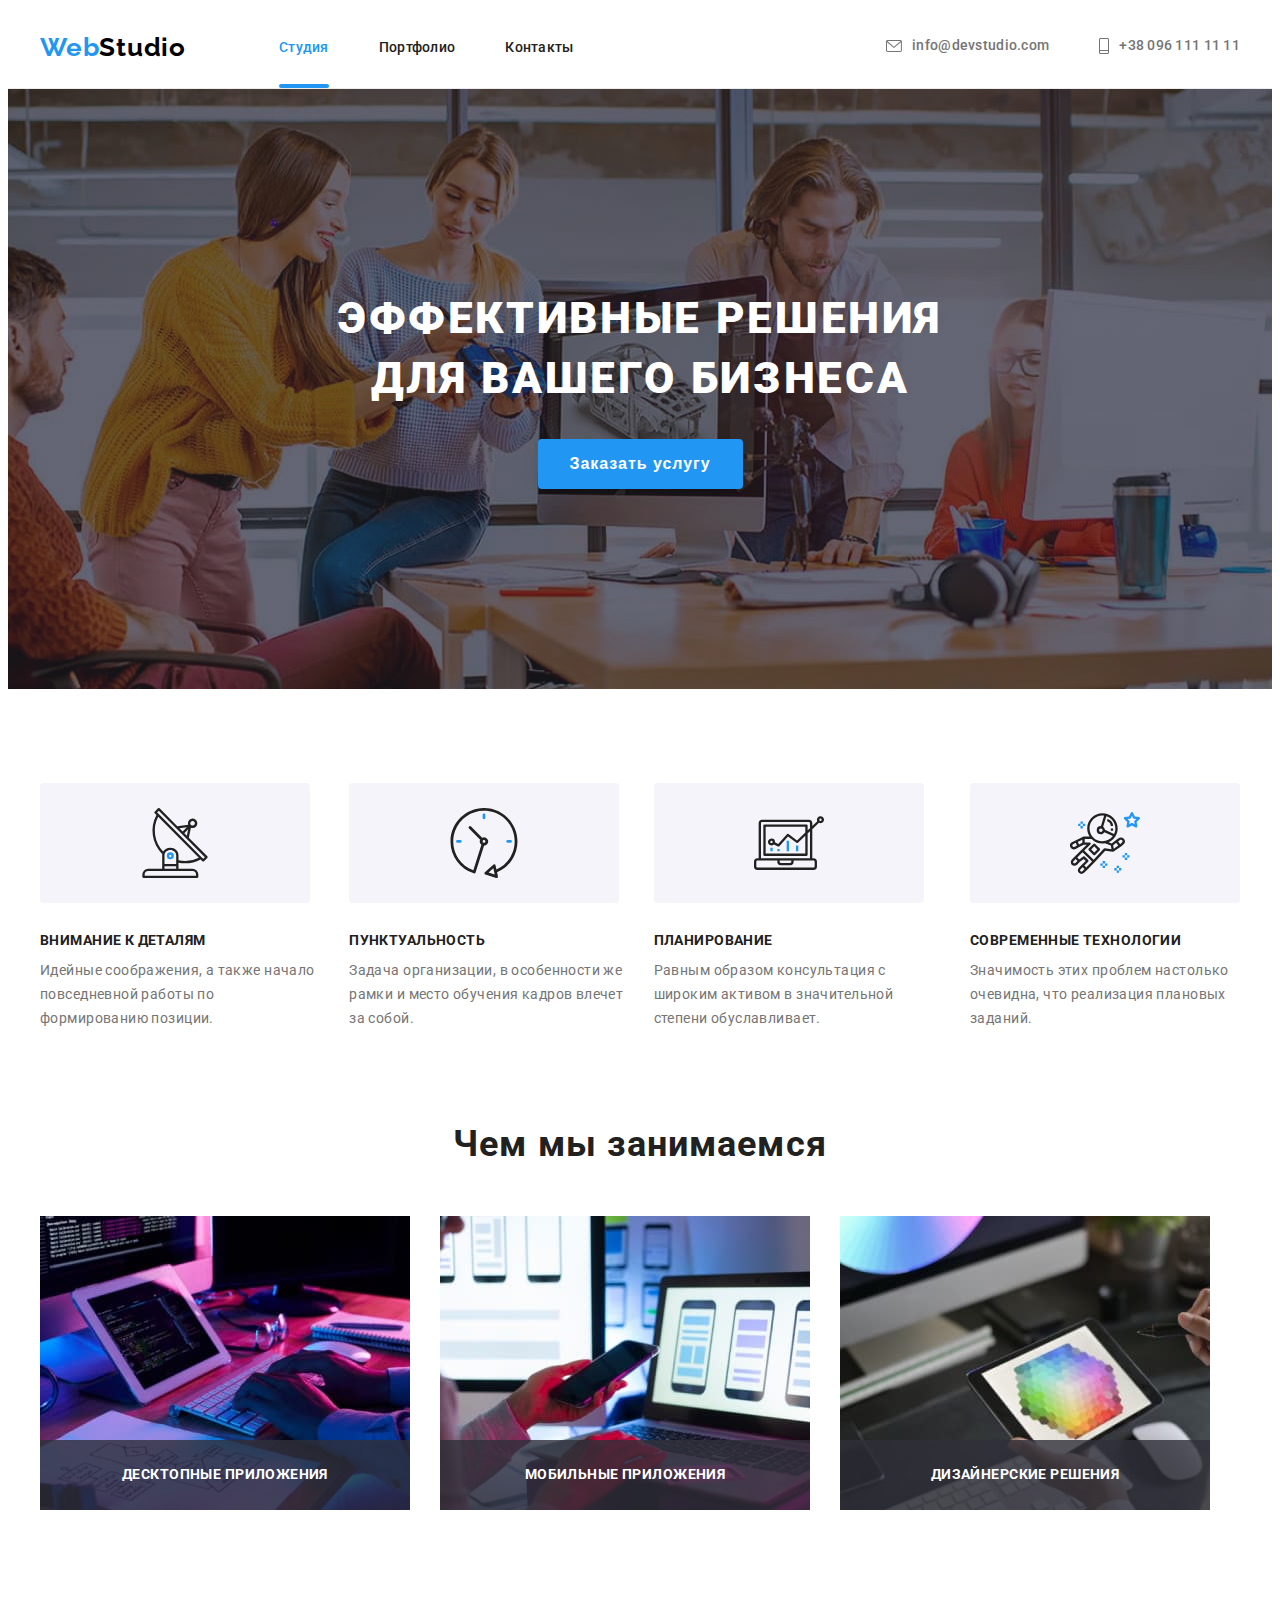
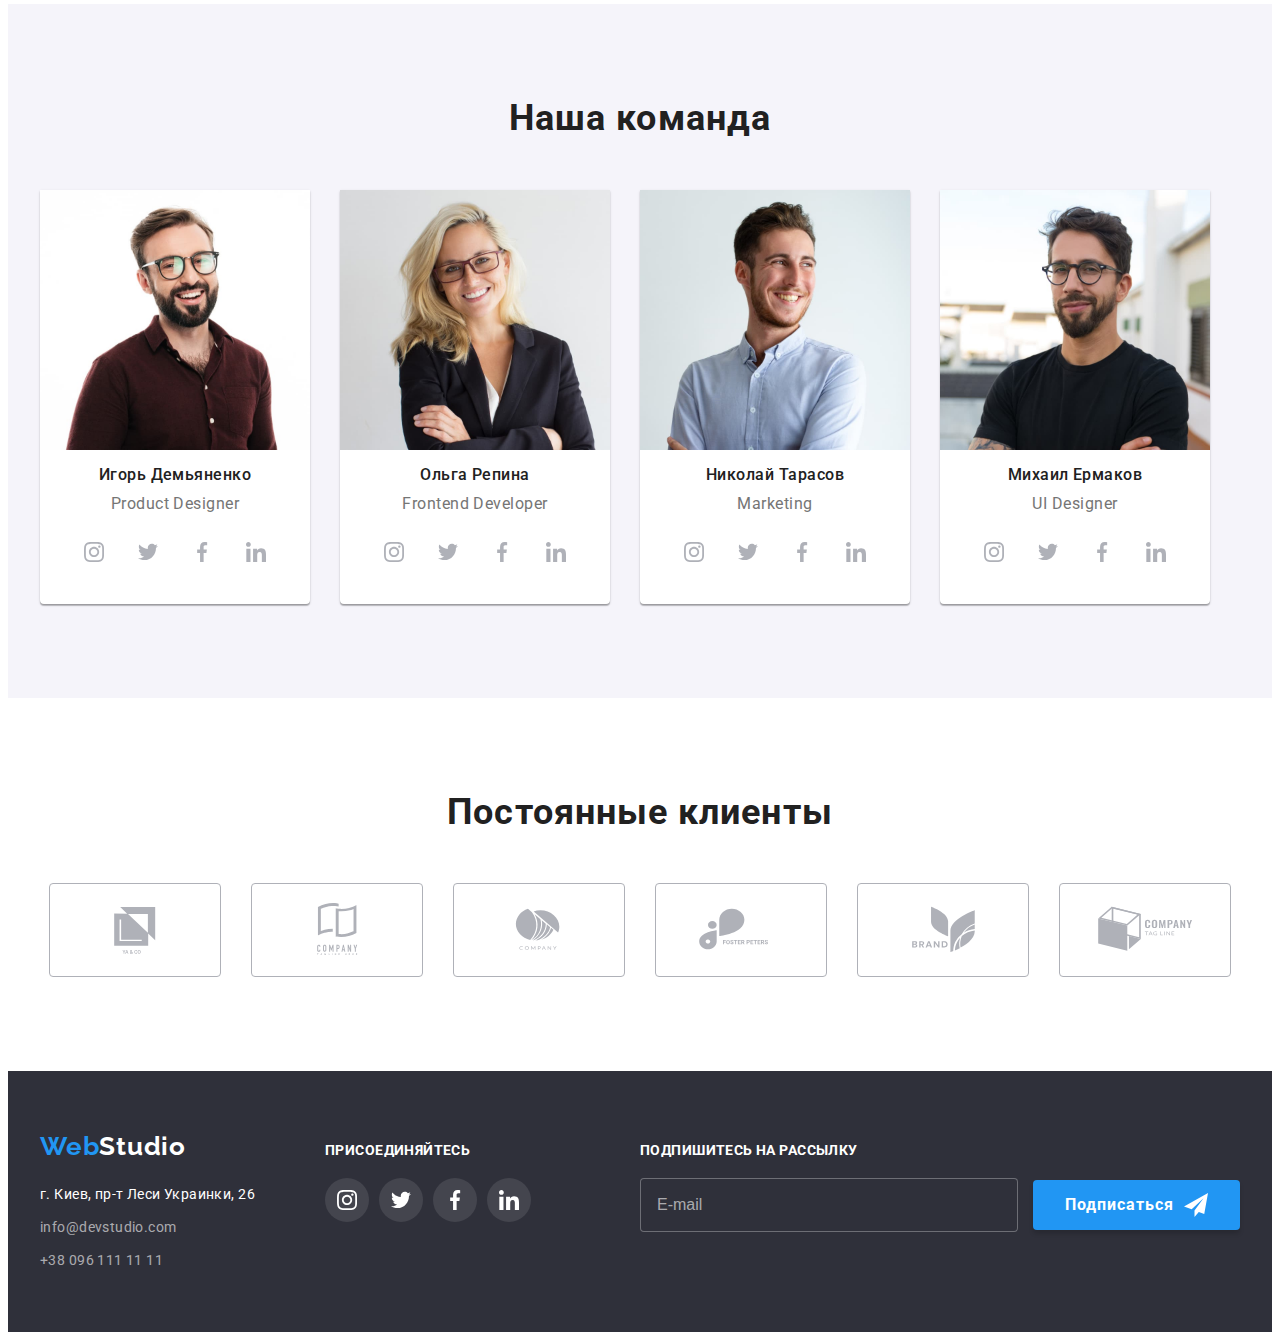
==== index.html @ c604664b "home-work-7" ====
<!DOCTYPE html>
<html lang="ru">
  <head>
    <meta charset="UTF-8" />
    <meta http-equiv="X-UA-Compatible" content="IE=edge" />
    <meta name="viewport" content="width=device-width, initial-scale=1.0" />
    <link rel="preconnect" href="https://fonts.googleapis.com" />
    <link rel="preconnect" href="https://fonts.gstatic.com" crossorigin />
    <link
      href="https://fonts.googleapis.com/css2?family=Raleway:wght@700&family=Roboto:wght@400;500;700;900&display=swap"
      rel="stylesheet"
    />
    <link
      rel="stylesheet"
      href="https://cdnjs.cloudflare.com/ajax/libs/modern-normalize/1.1.0/modern-normalize.min.css"
      integrity="sha512-wpPYUAdjBVSE4KJnH1VR1HeZfpl1ub8YT/NKx4PuQ5NmX2tKuGu6U/JRp5y+Y8XG2tV+wKQpNHVUX03MfMFn9Q=="
      crossorigin="anonymous"
      referrerpolicy="no-referrer"
    />
    <link rel="stylesheet" href="./css/main.min.css" />
    <title>Web Studio</title>
  </head>
  <body>
    <!--HEADER-->
    <header class="header">
      <div class="container">
        <nav class="header-nav">
          <a href="./index.html" class="logo"><span class="current">Web</span>Studio</a>
          <ul class="menu-list">
            <li class="menu-list__item"><a href="./index.html" class="current">Студия</a></li>
            <li class="menu-list__item"><a href="./portfolio.html" >Портфолио</a></li>
            <li class="menu-list__item"><a href="#">Контакты</a></li>
          </ul>
        </nav>
        <ul class="contact">
          <li class="contact__list">
            <a class="contact__mail" href="mailto:info@devstudio.com">
              <svg class="contact__icon-mail">
                <use href="./images/symbol-defs.svg#icon-mail"></use></svg
              >info@devstudio.com</a
            >
          </li>
          <li class="contact__list">
            <a class="contact__tel" href="tel:+380961111111">
              <svg class="contact__icon-tel">
                <use href="./images/symbol-defs.svg#icon-tel"></use></svg
              >+38 096 111 11 11</a
            >
          </li>
        </ul>
      </div>
    </header>
    <main>
      <!--HERO-->
      <section class="hero">
        <div class="container">
          <h1 class="hero-text">ЭФФЕКТИВНЫЕ РЕШЕНИЯ <br />ДЛЯ ВАШЕГО БИЗНЕСА</h1>
          <button type="button" class="hero-button" data-modal-open>Заказать услугу</button>
        </div>
      </section>
      <!--ПРЕИМУЩЕСТВА-->
      <section class="advantage">
        <div class="container">
          <h2 class="visually-hidden">Наши преимущества</h2>
          <ul class="advantage-list">
            <li class="advantage-list__item icon-antenna">
              <h3 class="advantage-list__title">Внимание к деталям</h3>
              <p class="advantage-list__text">
                Идейные соображения, а также начало повседневной работы по формированию позиции.
              </p>
            </li>
            <li class="advantage-list__item icon-clock">
              <h3 class="advantage-list__title">Пунктуальность</h3>
              <p class="advantage-list__text">
                Задача организации, в особенности же рамки и место обучения кадров влечет за собой.
              </p>
            </li>
            <li class="advantage-list__item icon-diagram">
              <h3 class="advantage-list__title">Планирование</h3>
              <p class="advantage-list__text">
                Равным образом консультация с широким активом в значительной степени обуславливает.
              </p>
            </li>
            <li class="advantage-list__item icon-astronaut">
              <h3 class="advantage-list__title">Современные технологии</h3>
              <p class="advantage-list__text">
                Значимость этих проблем настолько очевидна, что реализация плановых заданий.
              </p>
            </li>
          </ul>
        </div>
      </section>
      <!--ЧЕМ МЫ ЗАНИМАЕМСЯ-->
      <section class="doing">
        <div class="container">
          <h2 class="doing-title">Чем мы занимаемся</h2>
          <ul class="doing-list">
            <li class="doing-list__item">
              <div class="doing-list__wrap">
                <img src="./images/comp-1.jpg" alt="работа за ноутбуком" />
                <p class="doing-list__text">Десктопные приложения</p>
              </div>
            </li>
            <li class="doing-list__item">
              <div class="doing-list__wrap">
                <img src="./images/comp-2.jpg" alt="работа за ноутбуком" />
                <p class="doing-list__text">Мобильные приложения</p>
              </div>
            </li>
            <li class="doing-list__item">
              <div class="doing-list__wrap">
                <img src="./images/comp-3.jpg" alt="работа за ноутбуком" />
                <p class="doing-list__text">Дизайнерские решения</p>
              </div>
            </li>
          </ul>
        </div>
      </section>
      <!--НАША КОМАНДА-->
      <section class="team">
        <div class="container">
          <h2 class="team-title">Наша команда</h2>
          <ul class="card-set">
            <li class="card-item list">
              <img src="./images/igor.jpg" alt="сотрудник Игорь" width="270" height="260" />
              <div class="team-names">
                <h3 class="team-worker">Игорь Демьяненко</h3>
                <p lang="en" class="team-text">Product Designer</p>
                <ul class="team-soc-list list">
                  <li class="team-soc-item">
                    <a href="" class="master-soc-link">
                      <svg class="master-soc-icon" width="20" height="20">
                        <use href="./images/symbol-defs.svg#icon-instagram"></use>
                      </svg>
                    </a>
                  </li>
                  <li class="team-soc-item">
                    <a href="" class="master-soc-link">
                      <svg class="master-soc-icon" width="20" height="20">
                        <use href="./images/symbol-defs.svg#icon-twitter"></use>
                      </svg>
                    </a>
                  </li>
                  <li class="team-soc-item">
                    <a href="" class="master-soc-link">
                      <svg class="master-soc-icon" width="20" height="20">
                        <use href="./images/symbol-defs.svg#icon-facebook"></use>
                      </svg>
                    </a>
                  </li>
                  <li class="team-soc-item">
                    <a href="" class="master-soc-link">
                      <svg class="master-soc-icon" width="20" height="20">
                        <use href="./images/symbol-defs.svg#icon-linkedin"></use>
                      </svg>
                    </a>
                  </li>
                </ul>
               </div>
            </li>
            <li class="card-item list">
              <img src="./images/olga.jpg" alt="сотрудник Ольга" width="270" height="260" />
              <div class="team-names">
                <h3 class="team-worker">Ольга Репина</h3>
                <p lang="en" class="team-text">Frontend Developer</p>
                <ul class="team-soc-list list">
                  <li class="team-soc-item">
                    <a href="" class="master-soc-link">
                      <svg class="master-soc-icon" width="20" height="20">
                        <use href="./images/symbol-defs.svg#icon-instagram"></use>
                      </svg>
                    </a>
                  </li>
                  <li class="team-soc-item">
                    <a href="" class="master-soc-link">
                      <svg class="master-soc-icon" width="20" height="20">
                        <use href="./images/symbol-defs.svg#icon-twitter"></use>
                      </svg>
                    </a>
                  </li>
                  <li class="team-soc-item">
                    <a href="" class="master-soc-link">
                      <svg class="master-soc-icon" width="20" height="20">
                        <use href="./images/symbol-defs.svg#icon-facebook"></use>
                      </svg>
                    </a>
                  </li>
                  <li class="team-soc-item">
                    <a href="" class="master-soc-link">
                      <svg class="master-soc-icon" width="20" height="20">
                        <use href="./images/symbol-defs.svg#icon-linkedin"></use>
                      </svg>
                    </a>
                  </li>
                </ul>
              </div>
            </li>
            <li class="card-item list">
              <img src="./images/nikolay.jpg" alt="сотрудник Николай" width="270" height="260" />
              <div class="team-names">
                <h3 class="team-worker">Николай Тарасов</h3>
                <p lang="en" class="team-text">Marketing</p>
                <ul class="team-soc-list list">
                  <li class="team-soc-item">
                    <a href="" class="master-soc-link">
                      <svg class="master-soc-icon" width="20" height="20">
                        <use href="./images/symbol-defs.svg#icon-instagram"></use>
                      </svg>
                    </a>
                  </li>
                  <li class="team-soc-item">
                    <a href="" class="master-soc-link">
                      <svg class="master-soc-icon" width="20" height="20">
                        <use href="./images/symbol-defs.svg#icon-twitter"></use>
                      </svg>
                    </a>
                  </li>
                  <li class="team-soc-item">
                    <a href="" class="master-soc-link">
                      <svg class="master-soc-icon" width="20" height="20">
                        <use href="./images/symbol-defs.svg#icon-facebook"></use>
                      </svg>
                    </a>
                  </li>
                  <li class="team-soc-item">
                    <a href="" class="master-soc-link">
                      <svg class="master-soc-icon" width="20" height="20">
                        <use href="./images/symbol-defs.svg#icon-linkedin"></use>
                      </svg>
                    </a>
                  </li>
                </ul>
              </div>
            </li>
            <li class="card-item list">
              <img src="./images/mihail.jpg" alt="сотрудник Михаил" width="270" height="260" />
              <div class="team-names">
                <h3 class="team-worker">Михаил Ермаков</h3>
                <p lang="en" class="team-text">UI Designer</p>
                <ul class="team-soc-list list">
                  <li class="team-soc-item">
                    <a href="" class="master-soc-link">
                      <svg class="master-soc-icon" width="20" height="20">
                        <use href="./images/symbol-defs.svg#icon-instagram"></use>
                      </svg>
                    </a>
                  </li>
                  <li class="team-soc-item">
                    <a href="" class="master-soc-link">
                      <svg class="master-soc-icon" width="20" height="20">
                        <use href="./images/symbol-defs.svg#icon-twitter"></use>
                      </svg>
                    </a>
                  </li>
                  <li class="team-soc-item">
                    <a href="" class="master-soc-link">
                      <svg class="master-soc-icon" width="20" height="20">
                        <use href="./images/symbol-defs.svg#icon-facebook"></use>
                      </svg>
                    </a>
                  </li>
                  <li class="team-soc-item">
                    <a href="" class="master-soc-link">
                      <svg class="master-soc-icon" width="20" height="20">
                        <use href="./images/symbol-defs.svg#icon-linkedin"></use>
                      </svg>
                    </a>
                  </li>
                </ul>
              </div>
            </li>
          </ul>
        </div>
      </section>
      <!--Постоянные клиенты-->
      <section class="clients">
        <div class="container">
          <h2 class="clients-title">Постоянные клиенты</h2>
          <ul class="clients-list list">
            <li class="clients-item">
              <a href="" class="clients-link">
                <svg class="clients-icon" width="170" height="92">
                  <use href="./images/symbol-defs.svg#icon-Client-1"></use>
                </svg>
              </a>
            </li>
            <li class="clients-item">
              <a href="" class="clients-link">
                <svg class="clients-icon" width="170" height="92">
                  <use href="./images/symbol-defs.svg#icon-Client-2"></use>
                </svg>
              </a>
            </li>
            <li class="clients-item">
              <a href="" class="clients-link">
                <svg class="clients-icon" width="170" height="92">
                  <use href="./images/symbol-defs.svg#icon-Client-3"></use>
                </svg>
              </a>
            </li>
            <li class="clients-item">
              <a href="" class="clients-link">
                <svg class="clients-icon" width="170" height="92">
                  <use href="./images/symbol-defs.svg#icon-Client-4"></use>
                </svg>
              </a>
            </li>
            <li class="clients-item">
              <a href="" class="clients-link">
                <svg class="clients-icon" width="170" height="92">
                  <use href="./images/symbol-defs.svg#icon-Client-5"></use>
                </svg>
              </a>
            </li>
            <li class="clients-item">
              <a href="" class="clients-link">
                <svg class="clients-icon" width="170" height="92">
                  <use href="./images/symbol-defs.svg#icon-Client-6"></use>
                </svg>
              </a>
            </li>
          </ul>
        </div>
      </section>
    </main>
    <!--FOOTER-->
    <footer class="footer">
      <div class="container footer-baseline">
        <div class="adress-block">
          <a href="./index.html" class="adress-block__logo"><span class="current">Web</span>Studio</a>
          <address class="adress-block__contacts">
            <ul class="adress-block__list">
              <li class="adress-block__street">
                <a href="https://goo.gl/maps/Du5BvkdDdFxgs5gp9"
                  >г. Киев, пр-т Леси Украинки, 26</a
                >
              </li>
              <li class="adress-block__mail">
                <a href="mailto:info@devstudio.com">info@devstudio.com</a>
              </li>
              <li>
                <a class="adress-block__tel" href="tel:+380961111111">+38 096 111 11 11</a>
              </li>
            </ul>
          </address>
        </div>
        <div class="join">
          <p class="join__title">присоединяйтесь</p>
          <ul class="join__list">
            <li class="join__item">
              <a href="" class="join__link">
                <svg class="join__icon" width="20" height="20">
                  <use href="./images/symbol-defs.svg#icon-instagram"></use>
                </svg>
              </a>
            </li>
            <li class="join__item">
              <a href="" class="join__link">
                <svg class="join__icon" width="20" height="20">
                  <use href="./images/symbol-defs.svg#icon-twitter"></use>
                </svg>
              </a>
            </li>
            <li class="join__item">
              <a href="" class="join__link">
                <svg class="join__icon" width="20" height="20">
                  <use href="./images/symbol-defs.svg#icon-facebook"></use>
                </svg>
              </a>
            </li>
            <li class="join__item">
              <a href="" class="join__link">
                <svg class="join__icon" width="20" height="20">
                  <use href="./images/symbol-defs.svg#icon-linkedin"></use>
                </svg>
              </a>
            </li>
          </ul>
        </div>
        <form class="subscribe">
          <p class="subscribe__title">Подпишитесь на рассылку</p>
              <input type="email" class="subscribe__email" name="email" placeholder="E-mail"/>
              <button type="submit" class="subscribe__btn">Подписаться
                  <svg class="subscribe__icon" width="24" height="24">
                <use href="./images/symbol-defs.svg#icon-send"></use></svg
              >
              </button>
          </form>
      </div>
    </footer>

    <!-- MODAL -->
    <div class="backdrop is-hidden" data-modal>
      <div class="modal">
        <button type="button" class="modal-close-btn" data-modal-close>
          <svg class="modal-icon" width="11" height="11">
            <use href="./images/symbol-defs.svg#icon-cross"></use>
          </svg>
        </button>

        <!-- MODAL-INPUT -->

        <p class="modal-title">Оставьте свои данные, мы вам перезвоним</p>
        <form class="modal-form">
          <div class="modal-field">
            <label for="name" class="modal-label">Имя</label>
            <div class="modal-input-wrap">
              <input type="text" name="name" id="name" class="modal-input" />
              <svg class="input-icon" width="18" height="18">
                <use href="./images/symbol-defs.svg#icon-person-black"></use>
              </svg>
            </div>
          </div>
          <div class="modal-field">
            <label for="tel" class="modal-label">Телефон</label>
            <div class="modal-input-wrap">
            <input type="tel" name="tel" id="tel" class="modal-input" />
            <svg class="input-icon" width="18" height="18">
                <use href="./images/symbol-defs.svg#icon-phone-black"></use>
            </div>
          </div>
          <div class="modal-field">
          <label for="email" class="modal-label">Почта</label>
          <div class="modal-input-wrap">
          <input type="email" name="email" id="email" class="modal-input" />
          <svg class="input-icon" width="18" height="18">
                <use href="./images/symbol-defs.svg#icon-email-black"></use>
                </div>
          </div>

          <!-- TEXTAREA -->

          <label for="user-text" class="modal-label">Комментарий</label>
          <textarea
            name="comment"
            id="user-text"
            class="textarea"
            placeholder="Введите текст"
          ></textarea>
          <!-- CHECKBOX -->
          <div class="modal-checkbox">
            <input type="checkbox" 
            class="modal-check visually-hidden" 
            id="modal-check" 
            name="policy" 
            value="policy"/>
            <label for="modal-check" class="checkbox-label">
              <span>
                <svg class="check-icon" width="16" height="15">
                <use href="./images/symbol-defs.svg#icon-check"></use>
              </span>
              Соглашаюсь с рассылкой и принимаю &nbsp;
              <a href="#" class="checkbox-link">
                Условия договора
              </a>
              </label
            >
          </div>
            <button type="submit" class="modal-button">Отправить
            </button>
        </form>
      </div>
    </div>
    <script src="./js/modal.js"></script>
  </body>
</html>
---- css/main.min.css ----
:root{--title-text-color: #212121;--primary-text-color: #757575;--logo-text-color: #FFFFFF;--acent-color: #2196F3;--header-logo: #000000;--background-color: #2F303A;--border-card: #EEEEEE;--hero-color: #C4C4C4;--social-media: #AFB1B8;--social-media-button: #ffffff}.visually-hidden{position:absolute;width:1px;height:1px;margin:-1px;border:0;padding:0;white-space:nowrap;clip-path:inset(100%);clip:rect(0 0 0 0);overflow:hidden}body{font-family:"Roboto",sans-serif;font-size:14px;letter-spacing:.03em;color:var(--title-text-color);background-color:var(--logo-text-color)}p,h1,h2,h3,h4,h5,h6{margin:0}ul{padding:0;margin:0;list-style:none}a{text-decoration:none;color:inherit}img{display:block}.hero{background-color:var(--hero-color);text-align:center;padding:200px 0px 200px 0px;max-width:1600px;max-height:600px;margin-left:auto;margin-right:auto;background-image:linear-gradient(to right, rgba(47, 48, 58, 0.4), rgba(47, 48, 58, 0.4)),url("../images/hero.jpg");background-repeat:no-repeat;background-size:cover;background-position:center}.hero-text{margin-top:0;margin-bottom:30px;font-weight:900;font-size:44px;line-height:1.36;letter-spacing:.06em;color:var(--logo-text-color)}.hero-button{display:block;margin:auto;font-weight:700;font-size:16px;line-height:1.88;letter-spacing:.06em;min-width:200px;padding:10px 32px;color:#fff;border:none;border-radius:4px;background-color:var(--acent-color);box-shadow:0px 4px 4px rgba(0,0,0,.15);cursor:pointer;transition-property:background-color;transition-duration:250ms;transition-timing-function:cubic-bezier(0.4, 0, 0.2, 1)}.hero-button:hover,.hero-button:focus{background-color:#188ce8}.advantage{padding-top:94px;padding-bottom:94px}.advantage-list{display:flex}.advantage-list li:not(:last-child){margin-right:30px}.advantage-list__title{margin-top:0;margin-bottom:10px;font-weight:700;font-size:14px;line-height:1.14;letter-spacing:.03em;text-transform:uppercase;color:var(--title-text-color)}.advantage-list__text{margin-top:0;margin-bottom:0;font-weight:400;font-size:14px;line-height:1.71;letter-spacing:.03em;color:var(--primary-text-color)}.advantage-list__item::before{display:block;content:"";width:270px;height:120px;background-position:center;margin-bottom:30px;background-repeat:no-repeat;background-color:#f5f4fa;border-radius:4px}.icon-antenna::before{background-image:url("../images/antenna.svg")}.icon-clock::before{background-image:url("../images/clock.svg")}.icon-diagram::before{background-image:url("../images/diagram.svg")}.icon-astronaut::before{background-image:url("../images/astronaut.svg")}.doing{padding-bottom:94px}.doing-title{margin-top:0px;margin-bottom:50px;font-weight:700;font-size:36px;line-height:1.16;text-align:center;letter-spacing:.03em;color:var(--title-text-color)}.doing-list{display:flex}.doing-list__item:not(:last-child){margin-right:30px}.doing-list__wrap{position:relative;display:flex}.doing-list__text{position:absolute;display:flex;left:0;bottom:0;font-weight:700;width:100%;height:70px;align-items:center;justify-content:center;font-size:14px;line-height:1.14;letter-spacing:.03em;text-transform:uppercase;color:var(--logo-text-color);background:rgba(47,48,58,.8)}.team{background-color:#f5f4fa;padding-top:94px;padding-bottom:94px}.team-title{margin-top:0px;margin-bottom:50px;font-weight:700;font-size:36px;line-height:1.16;text-align:center;letter-spacing:.03em;color:var(--title-text-color)}.team-worker{margin-top:0px;margin-bottom:10px;font-weight:500;font-size:16px;line-height:1.18;letter-spacing:.03em;color:var(--title-text-color)}.team-text{font-weight:400;font-size:16px;margin-bottom:16px;line-height:1.18;letter-spacing:.03em;color:var(--primary-text-color)}.card-set{display:flex;text-align:center}.card-set .card-item:not(:last-child){margin-right:30px}.card-item{background-color:#fff;box-shadow:0px 1px 3px rgba(0,0,0,.12),0px 1px 1px rgba(0,0,0,.14),0px 2px 1px rgba(0,0,0,.2);border-radius:0px 0px 4px 4px}.team-names{padding:16px 32px 30px 32px}.master-soc-link{width:44px;height:44px;background-color:var(--social-media-button);border-radius:50%;display:flex;justify-content:center;align-items:center;transition-property:background-color;transition-duration:250ms;transition-timing-function:cubic-bezier(0.4, 0, 0.2, 1)}.master-soc-link:hover,.master-soc-link:focus{background-color:var(--acent-color)}.master-soc-link:hover .master-soc-icon{fill:var(--social-media-button)}.team-soc-list{display:flex;justify-content:center}.team-soc-item:not(:last-child){margin-right:10px}.master-soc-icon{fill:var(--social-media);transition-property:fill;transition-duration:250ms;transition-timing-function:cubic-bezier(0.4, 0, 0.2, 1)}.clients{padding-top:94px;padding-bottom:94px}.clients-list{display:flex;justify-content:center}.clients-title{margin-top:0px;margin-bottom:50px;font-weight:700;font-size:36px;line-height:1.16;text-align:center;letter-spacing:.03em;color:var(--title-text-color)}.clients-link{width:170px;height:92px;display:flex;border:1px solid var(--social-media);border-radius:4px;transition-property:border-color;transition-duration:250ms;transition-timing-function:cubic-bezier(0.4, 0, 0.2, 1)}.clients-link:hover,.clients-link:focus{border:1px solid var(--acent-color)}.clients-item:not(:last-child){margin-right:30px}.clients-icon{fill:var(--social-media);transition-property:fill;transition-duration:250ms;transition-timing-function:cubic-bezier(0.4, 0, 0.2, 1)}.clients-icon:hover,.clients-icon:focus{fill:var(--acent-color)}.visually-hidden{display:block}.section-portfolio{padding-top:94px;padding-bottom:94px;margin:0 auto}.filter-portfolio{display:flex;justify-content:center;margin-bottom:50px}.filter-portfolio .filter-item:not(:last-child){margin-right:8px}.btn-portfolio{padding:6px 22px;border:none;font-family:inherit;font-weight:500;font-size:16px;line-height:1.62;letter-spacing:.03em;color:var(--title-text-color);background-color:#f5f4fa;cursor:pointer;border-radius:4px;transition-property:background-color;transition-duration:250ms;transition-timing-function:cubic-bezier(0.4, 0, 0.2, 1)}.btn-portfolio:hover,.btn-portfolio:focus{background-color:#2196f3;color:var(--logo-text-color);box-shadow:0px 3px 1px rgba(0,0,0,.1),0px 1px 2px rgba(0,0,0,.08),0px 2px 2px rgba(0,0,0,.12)}.portfolio-set{display:flex;flex-wrap:wrap}.portfolio-card{width:370px;margin-right:30px;margin-bottom:30px;background:var(--logo-text-color);box-sizing:border-box}.portfolio-card:nth-child(3n){margin-right:0}.portfolio-card:nth-last-child(-n+3){margin-bottom:0px}.portfolio-title{margin-bottom:4px;font-weight:700;font-size:18px;line-height:2;letter-spacing:.06em;color:var(--title-text-color)}.portfolio-wrap{position:relative;overflow:hidden}.portfolio-top-text{position:absolute;top:0;padding:63px 24px;font-weight:400;font-size:18px;line-height:1.56;letter-spacing:.03em;color:var(--logo-text-color);background:rgba(33,150,243,.9);transform:translateY(100%);transition:transform 250ms;transition-timing-function:cubic-bezier(0.4, 0, 0.2, 1)}.portfolio-text{margin-bottom:20px;font-weight:400;font-size:16px;line-height:1.88;letter-spacing:.03em;color:var(--primary-text-color)}.portfolio-items{padding:20px 24px 20px 24px;border:1px solid var(--border-card)}.portfolio-link{text-decoration:none}.portfolio-link:hover,.portfolio-link:focus{display:block;box-shadow:0px 1px 1px rgba(0,0,0,.12),0px 4px 4px rgba(0,0,0,.06),1px 4px 6px rgba(0,0,0,.16)}.portfolio-link:hover .portfolio-top-text{transform:translateY(0)}.portfolio-card:hover .portfolio-top-text{transform:translateY(0)}.portfolio-link:focus .portfolio-top-text{transform:translateY(0)}.portfolio-card:focus .portfolio-top-text{transform:translateY(0)}.footer{background-color:var(--background-color);padding-top:60px;padding-bottom:60px;align-items:baseline;display:flex}.adress-block__logo{font-family:"Raleway",sans-serif;font-weight:700;font-size:26px;line-height:1.2;letter-spacing:.03em;color:var(--logo-text-color);display:block;margin-bottom:20px}.adress-block__contacts{font-weight:400;font-style:normal;font-size:14px;line-height:1.71;letter-spacing:.03em;color:var(--logo-text-color)}.adress-block__street{display:block;margin-bottom:9px}.adress-block__mail{font-style:normal;font-weight:400;font-size:14px;line-height:1.71;letter-spacing:.03em;color:rgba(255,255,255,.6);display:block;margin-bottom:9px}.adress-block__tel{font-style:normal;font-weight:400;font-size:14px;line-height:1.71;letter-spacing:.03em;color:rgba(255,255,255,.6);display:block}.footer-baseline{display:flex;align-items:baseline}.adress-block{margin-right:70px}.join__title{font-weight:700;font-size:14px;line-height:16px;letter-spacing:.03em;text-transform:uppercase;color:var(--logo-text-color);margin-bottom:20px}.join__list{display:flex}.join__link{width:44px;height:44px;background-color:rgba(255,255,255,.1);border-radius:50%;display:flex;justify-content:center;align-items:center;transition-property:background-color;transition-duration:250ms;transition-timing-function:cubic-bezier(0.4, 0, 0.2, 1)}.join__link:hover,.join__link:focus{background-color:var(--acent-color)}.join__item:not(:last-child){margin-right:10px}.join__icon{fill:var(--logo-text-color)}.subscribe{margin-left:auto}.subscribe__title{font-weight:700;font-size:14px;line-height:16px;letter-spacing:.03em;text-transform:uppercase;color:var(--logo-text-color);margin-bottom:20px}.subscribe__email{width:358px;height:50px;padding-left:16px;margin-right:12px;border-radius:4px;background-color:var(--background-color);border:1px solid rgba(255,255,255,.3);cursor:pointer;outline:none}.subscribe__email::placeholder,.subscribe__email:focus-visible{font-weight:400;font-size:16px;line-height:1.25;color:rgba(255,255,255,.6)}.subscribe__btn{display:inline-flex;align-items:center;justify-content:center;font-family:inherit;font-weight:700;font-size:16px;line-height:1.88;letter-spacing:.06em;min-width:200px;padding:10px 32px;color:#fff;border:none;border-radius:4px;background-color:var(--acent-color);box-shadow:0px 4px 4px rgba(0,0,0,.15);cursor:pointer;transition-property:background-color;transition-duration:250ms;transition-timing-function:cubic-bezier(0.4, 0, 0.2, 1)}.subscribe__btn:hover,.subscribe__btn:focus{background-color:#188ce8}.subscribe__icon{align-items:center;margin-left:10px;fill:var(--social-media-button)}.header{border-bottom:1px solid #ececec}.header .container{display:flex;align-items:center}.header-nav{display:flex}.logo{display:flex;align-items:center;font-family:"Raleway",sans-serif;font-weight:700;font-size:26px;line-height:1.2;letter-spacing:.03em;color:var(--header-logo)}.menu-list{display:flex;margin-left:93px;font-weight:500;font-size:14px;line-height:1.14;letter-spacing:.02em;list-style:none}.menu-list .menu-list__item:not(:last-child){margin-right:50px}.menu-list a{display:block;padding-top:32px;padding-bottom:32px}.menu-list__item a{position:relative;transition-property:color;transition-duration:250ms;transition-timing-function:cubic-bezier(0.4, 0, 0.2, 1)}.menu-list__item a :hover,.menu-list__item a :focus{color:var(--acent-color)}.current{color:var(--acent-color)}.menu-list__item a.current::after{content:"";display:block;position:absolute;bottom:0;width:100%;height:4px;border-radius:2px;background-color:var(--acent-color)}.contact{display:inline-flex;margin-left:auto}.contact li:not(:last-child){margin-right:50px}.contact__list{list-style:none}.contact__mail{display:inline-flex;align-items:center;font-weight:500;font-size:14px;line-height:1.14;letter-spacing:.02em;color:var(--primary-text-color);fill:currentColor;transition-property:color,fill;transition-duration:250ms;transition-timing-function:cubic-bezier(0.4, 0, 0.2, 1)}.contact__mail:hover,.contact__mail:focus{color:var(--acent-color);fill:var(--acent-color)}.contact__tel{display:inline-flex;align-items:center;font-weight:500;font-size:14px;line-height:1.14;letter-spacing:.02em;color:var(--primary-text-color);fill:currentColor;transition-property:color,fill;transition-duration:250ms;transition-timing-function:cubic-bezier(0.4, 0, 0.2, 1)}.contact__tel:hover,.contact__tel:focus{color:var(--acent-color);fill:var(--acent-color)}.contact__icon-mail{width:16px;height:12px;margin-right:10px}.contact__icon-tel{width:10px;height:16px;margin-right:10px}.container{width:1200px;padding-right:15px;padding-left:15px;margin:0 auto}.backdrop{position:fixed;top:0;width:100%;height:100%;background-color:rgba(0,0,0,.2);transition:opacity 400ms,visibility 300ms}.backdrop.is-hidden .modal{transform:scale(0.5) rotate(50deg)}.modal{position:absolute;left:50%;top:50%;transform:translate(-50%, -50%) scale(1);transition:transform 350ms;min-width:528px;min-height:581px;padding:40px;background:var(--logo-text-color);box-shadow:0px 1px 3px rgba(0,0,0,.12),0px 1px 1px rgba(0,0,0,.14),0px 2px 1px rgba(0,0,0,.2);border-radius:4px}.modal-icon{fill:var(--header-logo);transition-property:fill;transition-timing-function:cubic-bezier(0.4, 0, 0.2, 1);transition-duration:250ms}.modal-icon:hover,.modal-icon:focus{fill:var(--acent-color)}.modal-close-btn{position:absolute;display:flex;justify-content:center;align-items:center;top:8px;right:8px;width:30px;height:30px;border-radius:50%;cursor:pointer;background-color:rgba(0,0,0,0);border:1px solid rgba(0,0,0,.1)}.is-hidden{opacity:0;pointer-events:none;visibility:hidden}.modal-title{font-weight:700;font-size:20px;line-height:23px;text-align:center;letter-spacing:.03em;margin-bottom:12px;color:var(--title-text-color)}.modal-field{margin-bottom:10px}.modal-input{display:flex;align-content:center;width:448px;height:40px;margin-bottom:10px;padding-left:42px;height:40px;border:1px solid rgba(33,33,33,.2);border-radius:4px;cursor:pointer;outline:none;transition-property:border;transition-duration:250ms;transition-timing-function:cubic-bezier(0.4, 0, 0.2, 1)}.modal-input:hover,.modal-input:focus{border-color:var(--acent-color)}.modal-label{font-weight:400;font-size:12px;line-height:14px;letter-spacing:.01em;color:var(--primary-text-color);display:block;margin-bottom:4px}.textarea{display:flex;width:448px;height:120px;padding:12px 16px;margin-bottom:20px;border:1px solid rgba(33,33,33,.2);border-radius:4px;resize:none;outline:none;transition-property:border;transition-duration:250ms;transition-timing-function:cubic-bezier(0.4, 0, 0.2, 1)}.textarea:hover,.textarea:focus{border-color:var(--acent-color)}.textarea::placeholder{font-weight:400;font-size:14px;line-height:1.14;letter-spacing:.01em;color:rgba(117,117,117,.5)}.modal-checkbox{display:flex;justify-content:center;margin-bottom:30px}.modal-check:checked+.checkbox-label span{border:none;background-color:var(--acent-color)}.modal-check:hover+.checkbox-label span,.modal-check:focus+.checkbox-label span{color:var(--acent-color)}.modal-check:checked+.checkbox-label .check-icon{fill:var(--social-media-button)}.checkbox-label{display:flex;align-items:center;font-weight:400;font-size:14px;line-height:1.71;letter-spacing:.03em;color:#757575}.checkbox-link{color:var(--acent-color)}.modal-button{display:block;margin:auto;font-weight:700;font-size:16px;line-height:1.88;letter-spacing:.06em;min-width:200px;padding:10px 32px;color:#fff;border:none;border-radius:4px;background-color:var(--acent-color);box-shadow:0px 4px 4px rgba(0,0,0,.15);cursor:pointer;transition-property:background-color;transition-duration:250ms;transition-timing-function:cubic-bezier(0.4, 0, 0.2, 1)}.modal-button:hover,.modal-button:focus{background-color:#188ce8}.modal-input-wrap{position:relative}.input-icon{position:absolute;fill:var(--title-text-color);left:12px;top:50%;fill:var(--header-logo);transform:translateY(-50%);transition-property:fill;transition-timing-function:cubic-bezier(0.4, 0, 0.2, 1);transition-duration:250ms}.modal-input:hover+.input-icon,.modal-input:focus+.input-icon{fill:var(--acent-color)}.checkbox-label span{display:flex;align-items:center;margin-right:9px;width:16px;height:15px;border:2px solid var(--title-text-color);border-radius:4px}.check-icon{fill:rgba(0,0,0,0)}/*# sourceMappingURL=main.min.css.map */
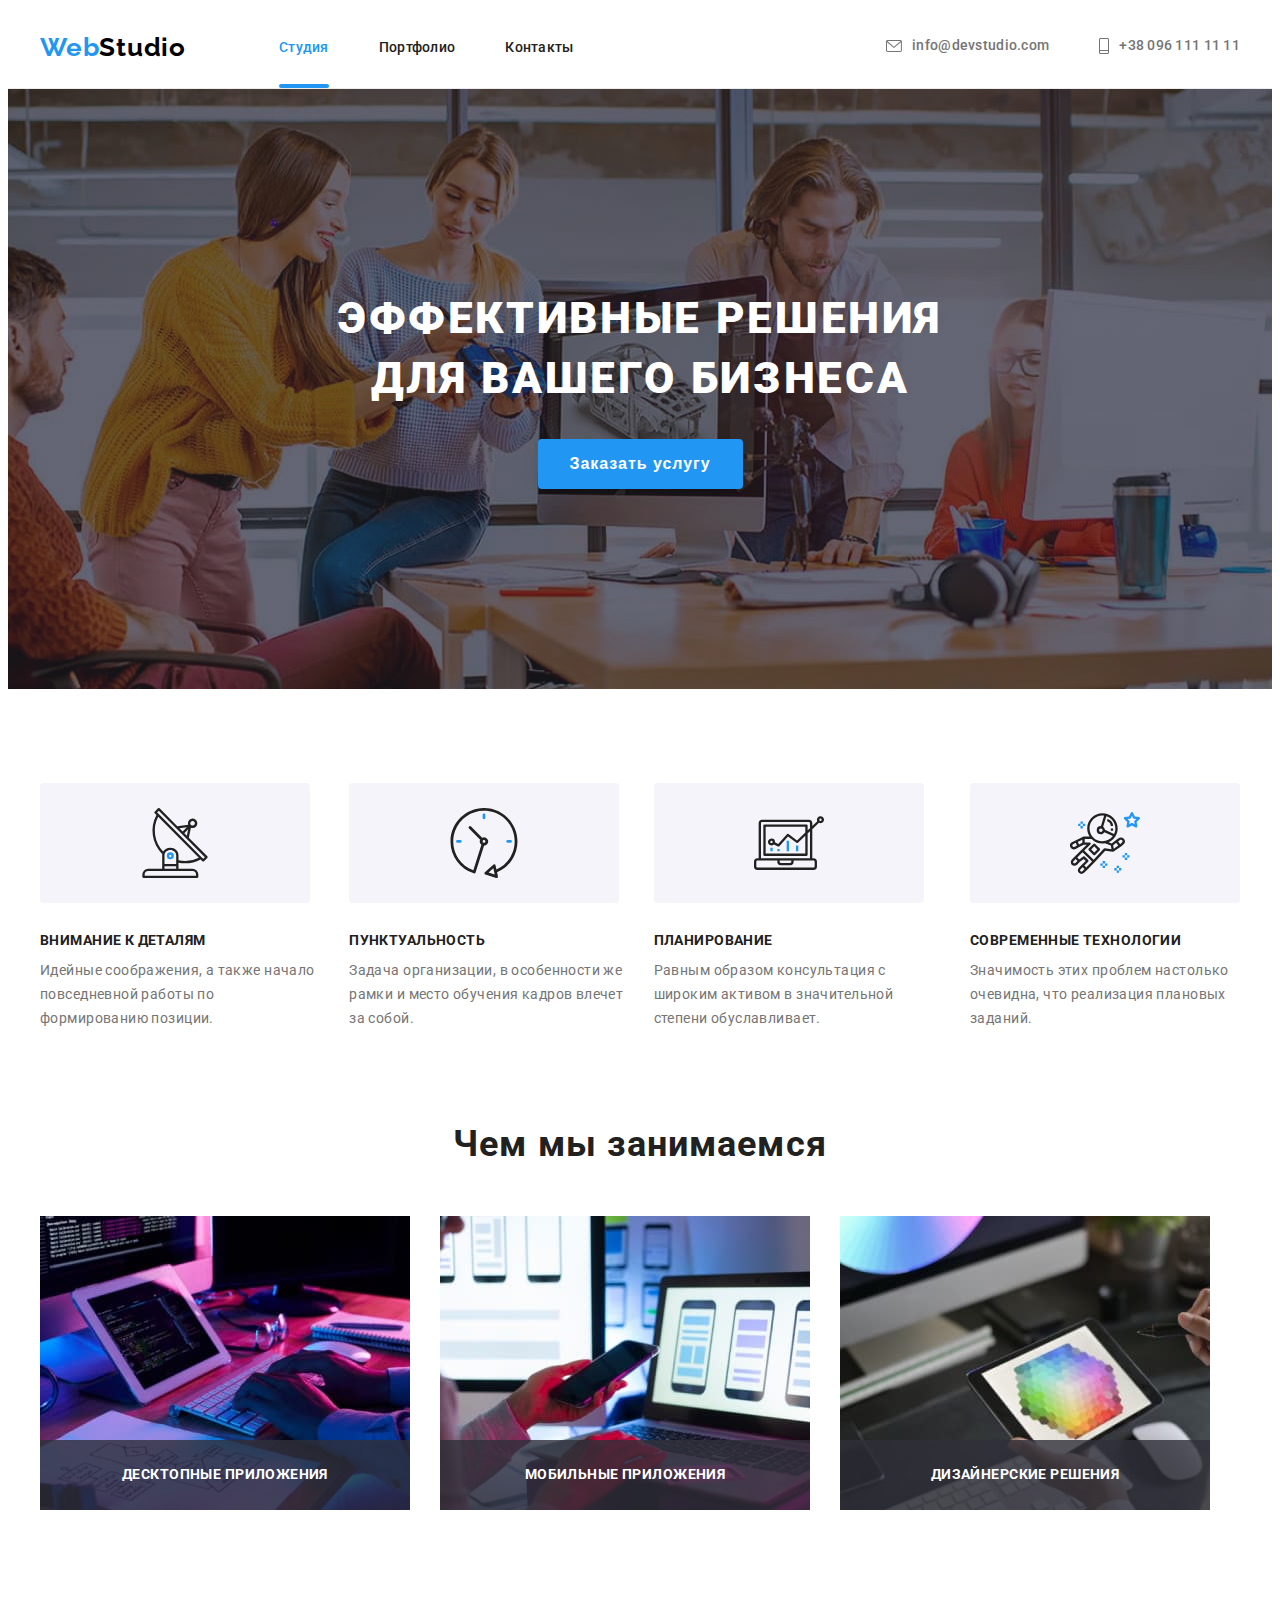
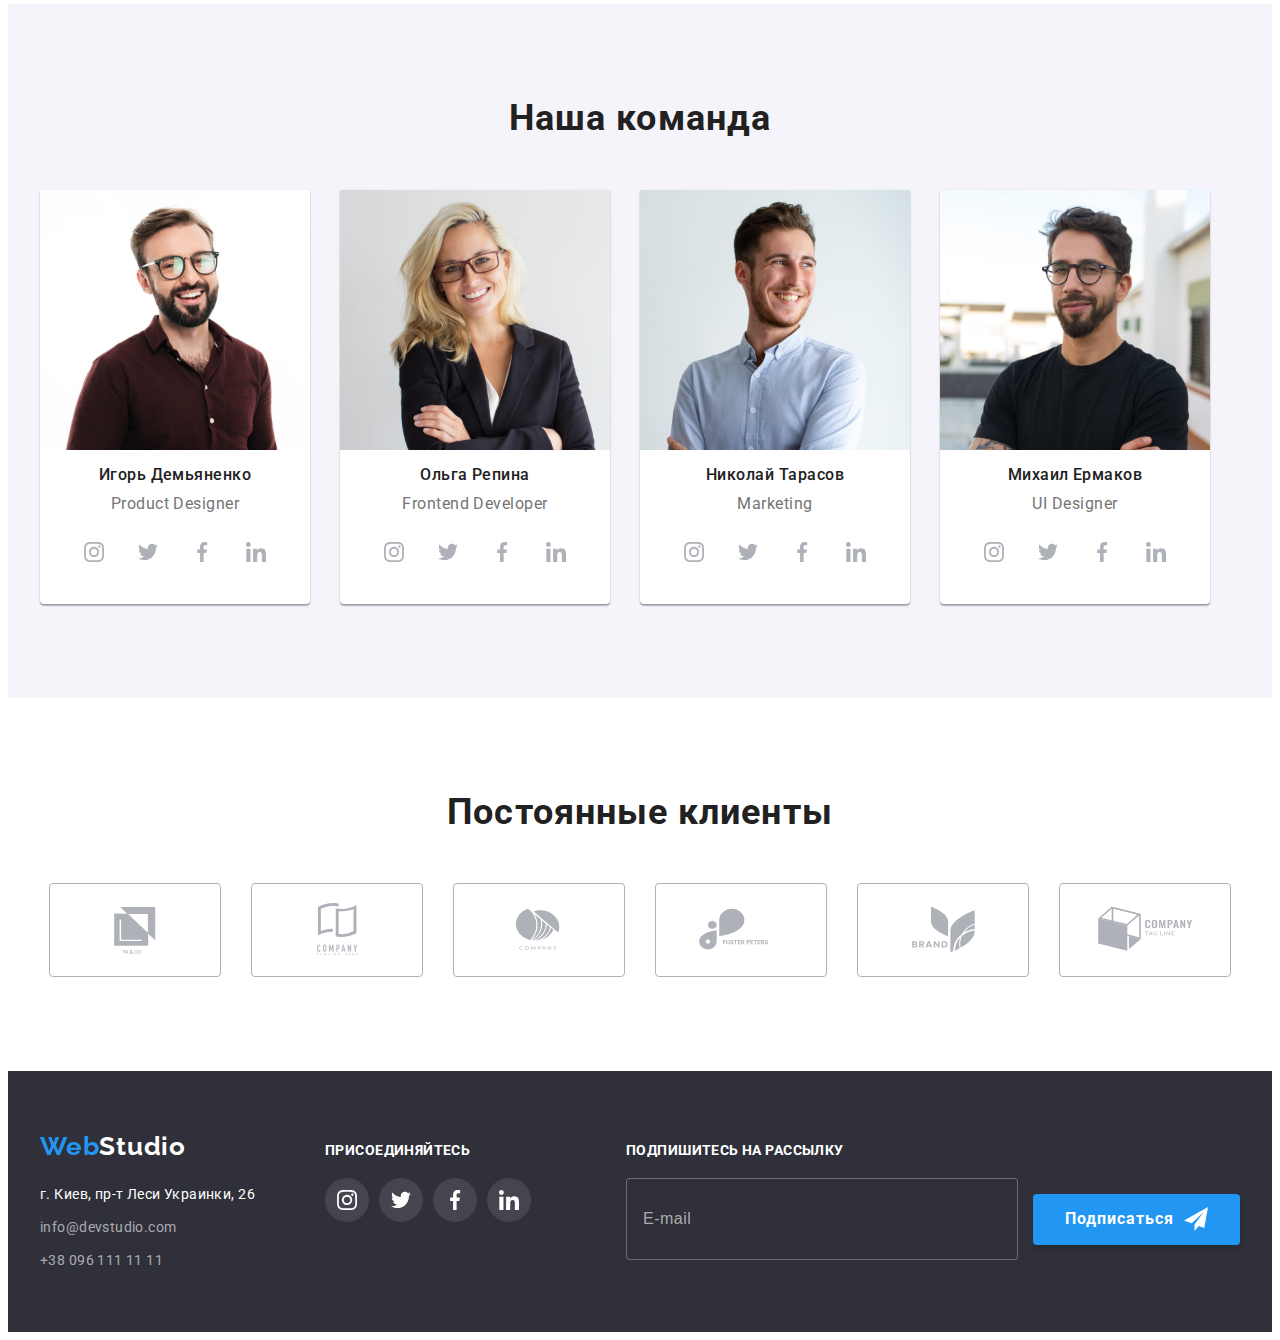
==== commit b3e8a9ee: "7home-work-fixed again" ====
--- a/index.html
+++ b/index.html
@@ -338,8 +338,8 @@
               <li class="adress-block__mail">
                 <a href="mailto:info@devstudio.com">info@devstudio.com</a>
               </li>
-              <li>
-                <a class="adress-block__tel" href="tel:+380961111111">+38 096 111 11 11</a>
+              <li class="adress-block__tel">
+                <a href="tel:+380961111111">+38 096 111 11 11</a>
               </li>
             </ul>
           </address>
@@ -377,19 +377,30 @@
             </li>
           </ul>
         </div>
-        <form class="subscribe">
-          <p class="subscribe__title">Подпишитесь на рассылку</p>
-              <input type="email" class="subscribe__email" name="email" placeholder="E-mail"/>
+        <div class="subscribe">
+          <form>
+            <p class="subscribe__title">
+              Подпишитесь на рассылку
+            </p>
+          <label for="subscribe-form">
+              <input type="email"
+               class="subscribe__email"
+                name="email"
+                id="subscribe-form"
+                placeholder="E-mail"/>
+              </label>
               <button type="submit" class="subscribe__btn">Подписаться
                   <svg class="subscribe__icon" width="24" height="24">
                 <use href="./images/symbol-defs.svg#icon-send"></use></svg
               >
               </button>
-          </form>
+              </form>
+            </div>
       </div>
     </footer>
 
     <!-- MODAL -->
+
     <div class="backdrop is-hidden" data-modal>
       <div class="modal">
         <button type="button" class="modal-close-btn" data-modal-close>
--- a/css/main.min.css
+++ b/css/main.min.css
@@ -1 +1 @@
-:root{--title-text-color: #212121;--primary-text-color: #757575;--logo-text-color: #FFFFFF;--acent-color: #2196F3;--header-logo: #000000;--background-color: #2F303A;--border-card: #EEEEEE;--hero-color: #C4C4C4;--social-media: #AFB1B8;--social-media-button: #ffffff}.visually-hidden{position:absolute;width:1px;height:1px;margin:-1px;border:0;padding:0;white-space:nowrap;clip-path:inset(100%);clip:rect(0 0 0 0);overflow:hidden}body{font-family:"Roboto",sans-serif;font-size:14px;letter-spacing:.03em;color:var(--title-text-color);background-color:var(--logo-text-color)}p,h1,h2,h3,h4,h5,h6{margin:0}ul{padding:0;margin:0;list-style:none}a{text-decoration:none;color:inherit}img{display:block}.hero{background-color:var(--hero-color);text-align:center;padding:200px 0px 200px 0px;max-width:1600px;max-height:600px;margin-left:auto;margin-right:auto;background-image:linear-gradient(to right, rgba(47, 48, 58, 0.4), rgba(47, 48, 58, 0.4)),url("../images/hero.jpg");background-repeat:no-repeat;background-size:cover;background-position:center}.hero-text{margin-top:0;margin-bottom:30px;font-weight:900;font-size:44px;line-height:1.36;letter-spacing:.06em;color:var(--logo-text-color)}.hero-button{display:block;margin:auto;font-weight:700;font-size:16px;line-height:1.88;letter-spacing:.06em;min-width:200px;padding:10px 32px;color:#fff;border:none;border-radius:4px;background-color:var(--acent-color);box-shadow:0px 4px 4px rgba(0,0,0,.15);cursor:pointer;transition-property:background-color;transition-duration:250ms;transition-timing-function:cubic-bezier(0.4, 0, 0.2, 1)}.hero-button:hover,.hero-button:focus{background-color:#188ce8}.advantage{padding-top:94px;padding-bottom:94px}.advantage-list{display:flex}.advantage-list li:not(:last-child){margin-right:30px}.advantage-list__title{margin-top:0;margin-bottom:10px;font-weight:700;font-size:14px;line-height:1.14;letter-spacing:.03em;text-transform:uppercase;color:var(--title-text-color)}.advantage-list__text{margin-top:0;margin-bottom:0;font-weight:400;font-size:14px;line-height:1.71;letter-spacing:.03em;color:var(--primary-text-color)}.advantage-list__item::before{display:block;content:"";width:270px;height:120px;background-position:center;margin-bottom:30px;background-repeat:no-repeat;background-color:#f5f4fa;border-radius:4px}.icon-antenna::before{background-image:url("../images/antenna.svg")}.icon-clock::before{background-image:url("../images/clock.svg")}.icon-diagram::before{background-image:url("../images/diagram.svg")}.icon-astronaut::before{background-image:url("../images/astronaut.svg")}.doing{padding-bottom:94px}.doing-title{margin-top:0px;margin-bottom:50px;font-weight:700;font-size:36px;line-height:1.16;text-align:center;letter-spacing:.03em;color:var(--title-text-color)}.doing-list{display:flex}.doing-list__item:not(:last-child){margin-right:30px}.doing-list__wrap{position:relative;display:flex}.doing-list__text{position:absolute;display:flex;left:0;bottom:0;font-weight:700;width:100%;height:70px;align-items:center;justify-content:center;font-size:14px;line-height:1.14;letter-spacing:.03em;text-transform:uppercase;color:var(--logo-text-color);background:rgba(47,48,58,.8)}.team{background-color:#f5f4fa;padding-top:94px;padding-bottom:94px}.team-title{margin-top:0px;margin-bottom:50px;font-weight:700;font-size:36px;line-height:1.16;text-align:center;letter-spacing:.03em;color:var(--title-text-color)}.team-worker{margin-top:0px;margin-bottom:10px;font-weight:500;font-size:16px;line-height:1.18;letter-spacing:.03em;color:var(--title-text-color)}.team-text{font-weight:400;font-size:16px;margin-bottom:16px;line-height:1.18;letter-spacing:.03em;color:var(--primary-text-color)}.card-set{display:flex;text-align:center}.card-set .card-item:not(:last-child){margin-right:30px}.card-item{background-color:#fff;box-shadow:0px 1px 3px rgba(0,0,0,.12),0px 1px 1px rgba(0,0,0,.14),0px 2px 1px rgba(0,0,0,.2);border-radius:0px 0px 4px 4px}.team-names{padding:16px 32px 30px 32px}.master-soc-link{width:44px;height:44px;background-color:var(--social-media-button);border-radius:50%;display:flex;justify-content:center;align-items:center;transition-property:background-color;transition-duration:250ms;transition-timing-function:cubic-bezier(0.4, 0, 0.2, 1)}.master-soc-link:hover,.master-soc-link:focus{background-color:var(--acent-color)}.master-soc-link:hover .master-soc-icon{fill:var(--social-media-button)}.team-soc-list{display:flex;justify-content:center}.team-soc-item:not(:last-child){margin-right:10px}.master-soc-icon{fill:var(--social-media);transition-property:fill;transition-duration:250ms;transition-timing-function:cubic-bezier(0.4, 0, 0.2, 1)}.clients{padding-top:94px;padding-bottom:94px}.clients-list{display:flex;justify-content:center}.clients-title{margin-top:0px;margin-bottom:50px;font-weight:700;font-size:36px;line-height:1.16;text-align:center;letter-spacing:.03em;color:var(--title-text-color)}.clients-link{width:170px;height:92px;display:flex;border:1px solid var(--social-media);border-radius:4px;transition-property:border-color;transition-duration:250ms;transition-timing-function:cubic-bezier(0.4, 0, 0.2, 1)}.clients-link:hover,.clients-link:focus{border:1px solid var(--acent-color)}.clients-item:not(:last-child){margin-right:30px}.clients-icon{fill:var(--social-media);transition-property:fill;transition-duration:250ms;transition-timing-function:cubic-bezier(0.4, 0, 0.2, 1)}.clients-icon:hover,.clients-icon:focus{fill:var(--acent-color)}.visually-hidden{display:block}.section-portfolio{padding-top:94px;padding-bottom:94px;margin:0 auto}.filter-portfolio{display:flex;justify-content:center;margin-bottom:50px}.filter-portfolio .filter-item:not(:last-child){margin-right:8px}.btn-portfolio{padding:6px 22px;border:none;font-family:inherit;font-weight:500;font-size:16px;line-height:1.62;letter-spacing:.03em;color:var(--title-text-color);background-color:#f5f4fa;cursor:pointer;border-radius:4px;transition-property:background-color;transition-duration:250ms;transition-timing-function:cubic-bezier(0.4, 0, 0.2, 1)}.btn-portfolio:hover,.btn-portfolio:focus{background-color:#2196f3;color:var(--logo-text-color);box-shadow:0px 3px 1px rgba(0,0,0,.1),0px 1px 2px rgba(0,0,0,.08),0px 2px 2px rgba(0,0,0,.12)}.portfolio-set{display:flex;flex-wrap:wrap}.portfolio-card{width:370px;margin-right:30px;margin-bottom:30px;background:var(--logo-text-color);box-sizing:border-box}.portfolio-card:nth-child(3n){margin-right:0}.portfolio-card:nth-last-child(-n+3){margin-bottom:0px}.portfolio-title{margin-bottom:4px;font-weight:700;font-size:18px;line-height:2;letter-spacing:.06em;color:var(--title-text-color)}.portfolio-wrap{position:relative;overflow:hidden}.portfolio-top-text{position:absolute;top:0;padding:63px 24px;font-weight:400;font-size:18px;line-height:1.56;letter-spacing:.03em;color:var(--logo-text-color);background:rgba(33,150,243,.9);transform:translateY(100%);transition:transform 250ms;transition-timing-function:cubic-bezier(0.4, 0, 0.2, 1)}.portfolio-text{margin-bottom:20px;font-weight:400;font-size:16px;line-height:1.88;letter-spacing:.03em;color:var(--primary-text-color)}.portfolio-items{padding:20px 24px 20px 24px;border:1px solid var(--border-card)}.portfolio-link{text-decoration:none}.portfolio-link:hover,.portfolio-link:focus{display:block;box-shadow:0px 1px 1px rgba(0,0,0,.12),0px 4px 4px rgba(0,0,0,.06),1px 4px 6px rgba(0,0,0,.16)}.portfolio-link:hover .portfolio-top-text{transform:translateY(0)}.portfolio-card:hover .portfolio-top-text{transform:translateY(0)}.portfolio-link:focus .portfolio-top-text{transform:translateY(0)}.portfolio-card:focus .portfolio-top-text{transform:translateY(0)}.footer{background-color:var(--background-color);padding-top:60px;padding-bottom:60px;align-items:baseline;display:flex}.adress-block__logo{font-family:"Raleway",sans-serif;font-weight:700;font-size:26px;line-height:1.2;letter-spacing:.03em;color:var(--logo-text-color);display:block;margin-bottom:20px}.adress-block__contacts{font-weight:400;font-style:normal;font-size:14px;line-height:1.71;letter-spacing:.03em;color:var(--logo-text-color)}.adress-block__street{display:block;margin-bottom:9px}.adress-block__mail{font-style:normal;font-weight:400;font-size:14px;line-height:1.71;letter-spacing:.03em;color:rgba(255,255,255,.6);display:block;margin-bottom:9px}.adress-block__tel{font-style:normal;font-weight:400;font-size:14px;line-height:1.71;letter-spacing:.03em;color:rgba(255,255,255,.6);display:block}.footer-baseline{display:flex;align-items:baseline}.adress-block{margin-right:70px}.join__title{font-weight:700;font-size:14px;line-height:16px;letter-spacing:.03em;text-transform:uppercase;color:var(--logo-text-color);margin-bottom:20px}.join__list{display:flex}.join__link{width:44px;height:44px;background-color:rgba(255,255,255,.1);border-radius:50%;display:flex;justify-content:center;align-items:center;transition-property:background-color;transition-duration:250ms;transition-timing-function:cubic-bezier(0.4, 0, 0.2, 1)}.join__link:hover,.join__link:focus{background-color:var(--acent-color)}.join__item:not(:last-child){margin-right:10px}.join__icon{fill:var(--logo-text-color)}.subscribe{margin-left:auto}.subscribe__title{font-weight:700;font-size:14px;line-height:16px;letter-spacing:.03em;text-transform:uppercase;color:var(--logo-text-color);margin-bottom:20px}.subscribe__email{width:358px;height:50px;padding-left:16px;margin-right:12px;border-radius:4px;background-color:var(--background-color);border:1px solid rgba(255,255,255,.3);cursor:pointer;outline:none}.subscribe__email::placeholder,.subscribe__email:focus-visible{font-weight:400;font-size:16px;line-height:1.25;color:rgba(255,255,255,.6)}.subscribe__btn{display:inline-flex;align-items:center;justify-content:center;font-family:inherit;font-weight:700;font-size:16px;line-height:1.88;letter-spacing:.06em;min-width:200px;padding:10px 32px;color:#fff;border:none;border-radius:4px;background-color:var(--acent-color);box-shadow:0px 4px 4px rgba(0,0,0,.15);cursor:pointer;transition-property:background-color;transition-duration:250ms;transition-timing-function:cubic-bezier(0.4, 0, 0.2, 1)}.subscribe__btn:hover,.subscribe__btn:focus{background-color:#188ce8}.subscribe__icon{align-items:center;margin-left:10px;fill:var(--social-media-button)}.header{border-bottom:1px solid #ececec}.header .container{display:flex;align-items:center}.header-nav{display:flex}.logo{display:flex;align-items:center;font-family:"Raleway",sans-serif;font-weight:700;font-size:26px;line-height:1.2;letter-spacing:.03em;color:var(--header-logo)}.menu-list{display:flex;margin-left:93px;font-weight:500;font-size:14px;line-height:1.14;letter-spacing:.02em;list-style:none}.menu-list .menu-list__item:not(:last-child){margin-right:50px}.menu-list a{display:block;padding-top:32px;padding-bottom:32px}.menu-list__item a{position:relative;transition-property:color;transition-duration:250ms;transition-timing-function:cubic-bezier(0.4, 0, 0.2, 1)}.menu-list__item a :hover,.menu-list__item a :focus{color:var(--acent-color)}.current{color:var(--acent-color)}.menu-list__item a.current::after{content:"";display:block;position:absolute;bottom:0;width:100%;height:4px;border-radius:2px;background-color:var(--acent-color)}.contact{display:inline-flex;margin-left:auto}.contact li:not(:last-child){margin-right:50px}.contact__list{list-style:none}.contact__mail{display:inline-flex;align-items:center;font-weight:500;font-size:14px;line-height:1.14;letter-spacing:.02em;color:var(--primary-text-color);fill:currentColor;transition-property:color,fill;transition-duration:250ms;transition-timing-function:cubic-bezier(0.4, 0, 0.2, 1)}.contact__mail:hover,.contact__mail:focus{color:var(--acent-color);fill:var(--acent-color)}.contact__tel{display:inline-flex;align-items:center;font-weight:500;font-size:14px;line-height:1.14;letter-spacing:.02em;color:var(--primary-text-color);fill:currentColor;transition-property:color,fill;transition-duration:250ms;transition-timing-function:cubic-bezier(0.4, 0, 0.2, 1)}.contact__tel:hover,.contact__tel:focus{color:var(--acent-color);fill:var(--acent-color)}.contact__icon-mail{width:16px;height:12px;margin-right:10px}.contact__icon-tel{width:10px;height:16px;margin-right:10px}.container{width:1200px;padding-right:15px;padding-left:15px;margin:0 auto}.backdrop{position:fixed;top:0;width:100%;height:100%;background-color:rgba(0,0,0,.2);transition:opacity 400ms,visibility 300ms}.backdrop.is-hidden .modal{transform:scale(0.5) rotate(50deg)}.modal{position:absolute;left:50%;top:50%;transform:translate(-50%, -50%) scale(1);transition:transform 350ms;min-width:528px;min-height:581px;padding:40px;background:var(--logo-text-color);box-shadow:0px 1px 3px rgba(0,0,0,.12),0px 1px 1px rgba(0,0,0,.14),0px 2px 1px rgba(0,0,0,.2);border-radius:4px}.modal-icon{fill:var(--header-logo);transition-property:fill;transition-timing-function:cubic-bezier(0.4, 0, 0.2, 1);transition-duration:250ms}.modal-icon:hover,.modal-icon:focus{fill:var(--acent-color)}.modal-close-btn{position:absolute;display:flex;justify-content:center;align-items:center;top:8px;right:8px;width:30px;height:30px;border-radius:50%;cursor:pointer;background-color:rgba(0,0,0,0);border:1px solid rgba(0,0,0,.1)}.is-hidden{opacity:0;pointer-events:none;visibility:hidden}.modal-title{font-weight:700;font-size:20px;line-height:23px;text-align:center;letter-spacing:.03em;margin-bottom:12px;color:var(--title-text-color)}.modal-field{margin-bottom:10px}.modal-input{display:flex;align-content:center;width:448px;height:40px;margin-bottom:10px;padding-left:42px;height:40px;border:1px solid rgba(33,33,33,.2);border-radius:4px;cursor:pointer;outline:none;transition-property:border;transition-duration:250ms;transition-timing-function:cubic-bezier(0.4, 0, 0.2, 1)}.modal-input:hover,.modal-input:focus{border-color:var(--acent-color)}.modal-label{font-weight:400;font-size:12px;line-height:14px;letter-spacing:.01em;color:var(--primary-text-color);display:block;margin-bottom:4px}.textarea{display:flex;width:448px;height:120px;padding:12px 16px;margin-bottom:20px;border:1px solid rgba(33,33,33,.2);border-radius:4px;resize:none;outline:none;transition-property:border;transition-duration:250ms;transition-timing-function:cubic-bezier(0.4, 0, 0.2, 1)}.textarea:hover,.textarea:focus{border-color:var(--acent-color)}.textarea::placeholder{font-weight:400;font-size:14px;line-height:1.14;letter-spacing:.01em;color:rgba(117,117,117,.5)}.modal-checkbox{display:flex;justify-content:center;margin-bottom:30px}.modal-check:checked+.checkbox-label span{border:none;background-color:var(--acent-color)}.modal-check:hover+.checkbox-label span,.modal-check:focus+.checkbox-label span{color:var(--acent-color)}.modal-check:checked+.checkbox-label .check-icon{fill:var(--social-media-button)}.checkbox-label{display:flex;align-items:center;font-weight:400;font-size:14px;line-height:1.71;letter-spacing:.03em;color:#757575}.checkbox-link{color:var(--acent-color)}.modal-button{display:block;margin:auto;font-weight:700;font-size:16px;line-height:1.88;letter-spacing:.06em;min-width:200px;padding:10px 32px;color:#fff;border:none;border-radius:4px;background-color:var(--acent-color);box-shadow:0px 4px 4px rgba(0,0,0,.15);cursor:pointer;transition-property:background-color;transition-duration:250ms;transition-timing-function:cubic-bezier(0.4, 0, 0.2, 1)}.modal-button:hover,.modal-button:focus{background-color:#188ce8}.modal-input-wrap{position:relative}.input-icon{position:absolute;fill:var(--title-text-color);left:12px;top:50%;fill:var(--header-logo);transform:translateY(-50%);transition-property:fill;transition-timing-function:cubic-bezier(0.4, 0, 0.2, 1);transition-duration:250ms}.modal-input:hover+.input-icon,.modal-input:focus+.input-icon{fill:var(--acent-color)}.checkbox-label span{display:flex;align-items:center;margin-right:9px;width:16px;height:15px;border:2px solid var(--title-text-color);border-radius:4px}.check-icon{fill:rgba(0,0,0,0)}/*# sourceMappingURL=main.min.css.map */+:root{--title-text-color: #212121;--primary-text-color: #757575;--logo-text-color: #FFFFFF;--acent-color: #2196F3;--header-logo: #000000;--background-color: #2F303A;--border-card: #EEEEEE;--hero-color: #C4C4C4;--social-media: #AFB1B8;--social-media-button: #ffffff}.visually-hidden{position:absolute;width:1px;height:1px;margin:-1px;border:0;padding:0;white-space:nowrap;clip-path:inset(100%);clip:rect(0 0 0 0);overflow:hidden}body{font-family:"Roboto",sans-serif;font-size:14px;letter-spacing:.03em;color:var(--title-text-color);background-color:var(--logo-text-color)}p,h1,h2,h3,h4,h5,h6{margin:0}ul{padding:0;margin:0;list-style:none}a{text-decoration:none;color:inherit}img{display:block}.hero{background-color:var(--hero-color);text-align:center;padding:200px 0px 200px 0px;max-width:1600px;max-height:600px;margin-left:auto;margin-right:auto;background-image:linear-gradient(to right, rgba(47, 48, 58, 0.4), rgba(47, 48, 58, 0.4)),url("../images/hero.jpg");background-repeat:no-repeat;background-size:cover;background-position:center}.hero-text{margin-top:0;margin-bottom:30px;font-weight:900;font-size:44px;line-height:1.36;letter-spacing:.06em;color:var(--logo-text-color)}.hero-button{display:block;margin:auto;font-weight:700;font-size:16px;line-height:1.88;letter-spacing:.06em;min-width:200px;padding:10px 32px;color:#fff;border:none;border-radius:4px;background-color:var(--acent-color);box-shadow:0px 4px 4px rgba(0,0,0,.15);cursor:pointer;transition-property:background-color;transition-duration:250ms;transition-timing-function:cubic-bezier(0.4, 0, 0.2, 1)}.hero-button:hover,.hero-button:focus{background-color:#188ce8}.advantage{padding-top:94px;padding-bottom:94px}.advantage-list{display:flex}.advantage-list li:not(:last-child){margin-right:30px}.advantage-list__title{margin-top:0;margin-bottom:10px;font-weight:700;font-size:14px;line-height:1.14;letter-spacing:.03em;text-transform:uppercase;color:var(--title-text-color)}.advantage-list__text{margin-top:0;margin-bottom:0;font-weight:400;font-size:14px;line-height:1.71;letter-spacing:.03em;color:var(--primary-text-color)}.advantage-list__item::before{display:block;content:"";width:270px;height:120px;background-position:center;margin-bottom:30px;background-repeat:no-repeat;background-color:#f5f4fa;border-radius:4px}.icon-antenna::before{background-image:url("../images/antenna.svg")}.icon-clock::before{background-image:url("../images/clock.svg")}.icon-diagram::before{background-image:url("../images/diagram.svg")}.icon-astronaut::before{background-image:url("../images/astronaut.svg")}.doing{padding-bottom:94px}.doing-title{margin-top:0px;margin-bottom:50px;font-weight:700;font-size:36px;line-height:1.16;text-align:center;letter-spacing:.03em;color:var(--title-text-color)}.doing-list{display:flex}.doing-list__item:not(:last-child){margin-right:30px}.doing-list__wrap{position:relative;display:flex}.doing-list__text{position:absolute;display:flex;left:0;bottom:0;font-weight:700;width:100%;height:70px;align-items:center;justify-content:center;font-size:14px;line-height:1.14;letter-spacing:.03em;text-transform:uppercase;color:var(--logo-text-color);background:rgba(47,48,58,.8)}.team{background-color:#f5f4fa;padding-top:94px;padding-bottom:94px}.team-title{margin-top:0px;margin-bottom:50px;font-weight:700;font-size:36px;line-height:1.16;text-align:center;letter-spacing:.03em;color:var(--title-text-color)}.team-worker{margin-top:0px;margin-bottom:10px;font-weight:500;font-size:16px;line-height:1.18;letter-spacing:.03em;color:var(--title-text-color)}.team-text{font-weight:400;font-size:16px;margin-bottom:16px;line-height:1.18;letter-spacing:.03em;color:var(--primary-text-color)}.card-set{display:flex;text-align:center}.card-set .card-item:not(:last-child){margin-right:30px}.card-item{background-color:#fff;box-shadow:0px 1px 3px rgba(0,0,0,.12),0px 1px 1px rgba(0,0,0,.14),0px 2px 1px rgba(0,0,0,.2);border-radius:0px 0px 4px 4px}.team-names{padding:16px 32px 30px 32px}.master-soc-link{width:44px;height:44px;background-color:var(--social-media-button);border-radius:50%;display:flex;justify-content:center;align-items:center;transition-property:background-color;transition-duration:250ms;transition-timing-function:cubic-bezier(0.4, 0, 0.2, 1)}.master-soc-link:hover,.master-soc-link:focus{background-color:var(--acent-color)}.master-soc-link:hover .master-soc-icon,.master-soc-link:focus .master-soc-icon{fill:var(--social-media-button)}.team-soc-list{display:flex;justify-content:center}.team-soc-item:not(:last-child){margin-right:10px}.master-soc-icon{fill:var(--social-media);transition-property:fill;transition-duration:250ms;transition-timing-function:cubic-bezier(0.4, 0, 0.2, 1)}.clients{padding-top:94px;padding-bottom:94px}.clients-list{display:flex;justify-content:center}.clients-title{margin-top:0px;margin-bottom:50px;font-weight:700;font-size:36px;line-height:1.16;text-align:center;letter-spacing:.03em;color:var(--title-text-color)}.clients-link{width:170px;height:92px;display:flex;border:1px solid var(--social-media);fill:var(--social-media);border-radius:4px;transition-property:border-color,fill;transition-duration:250ms;transition-timing-function:cubic-bezier(0.4, 0, 0.2, 1)}.clients-link:hover,.clients-link:focus{border:1px solid var(--acent-color);fill:var(--acent-color)}.clients-item:not(:last-child){margin-right:30px}.visually-hidden{display:block}.section-portfolio{padding-top:94px;padding-bottom:94px;margin:0 auto}.filter-portfolio{display:flex;justify-content:center;margin-bottom:50px}.filter-portfolio .filter-item:not(:last-child){margin-right:8px}.btn-portfolio{padding:6px 22px;border:none;font-family:inherit;font-weight:500;font-size:16px;line-height:1.62;letter-spacing:.03em;color:var(--title-text-color);background-color:#f5f4fa;cursor:pointer;border-radius:4px;transition-property:background-color,color,box-shadow;transition-duration:250ms;transition-timing-function:cubic-bezier(0.4, 0, 0.2, 1)}.btn-portfolio:hover,.btn-portfolio:focus{background-color:#2196f3;color:var(--logo-text-color);box-shadow:0px 3px 1px rgba(0,0,0,.1),0px 1px 2px rgba(0,0,0,.08),0px 2px 2px rgba(0,0,0,.12)}.portfolio-set{display:flex;flex-wrap:wrap}.portfolio-card{width:370px;margin-right:30px;margin-bottom:30px;background:var(--logo-text-color);box-sizing:border-box}.portfolio-card:nth-child(3n){margin-right:0}.portfolio-card:nth-last-child(-n+3){margin-bottom:0px}.portfolio-title{margin-bottom:4px;font-weight:700;font-size:18px;line-height:2;letter-spacing:.06em;color:var(--title-text-color)}.portfolio-wrap{position:relative;overflow:hidden}.portfolio-top-text{position:absolute;top:0;padding:63px 24px;font-weight:400;font-size:18px;line-height:1.56;letter-spacing:.03em;color:var(--logo-text-color);background:rgba(33,150,243,.9);transform:translateY(100%);transition:transform 250ms;transition-timing-function:cubic-bezier(0.4, 0, 0.2, 1)}.portfolio-text{margin-bottom:20px;font-weight:400;font-size:16px;line-height:1.88;letter-spacing:.03em;color:var(--primary-text-color)}.portfolio-items{padding:20px 24px 20px 24px;border:1px solid var(--border-card)}.portfolio-link{text-decoration:none}.portfolio-link:hover,.portfolio-link:focus{display:block;box-shadow:0px 1px 1px rgba(0,0,0,.12),0px 4px 4px rgba(0,0,0,.06),1px 4px 6px rgba(0,0,0,.16)}.portfolio-link:hover .portfolio-top-text{transform:translateY(0)}.portfolio-card:hover .portfolio-top-text{transform:translateY(0)}.portfolio-link:focus .portfolio-top-text{transform:translateY(0)}.portfolio-card:focus .portfolio-top-text{transform:translateY(0)}.footer{background-color:var(--background-color);padding-top:60px;padding-bottom:60px;align-items:baseline;display:flex}.adress-block__logo{font-family:"Raleway",sans-serif;font-weight:700;font-size:26px;line-height:1.2;letter-spacing:.03em;color:var(--logo-text-color);display:block;margin-bottom:20px}.adress-block__contacts{font-weight:400;font-style:normal;font-size:14px;line-height:1.71;letter-spacing:.03em;color:var(--logo-text-color)}.adress-block__street{display:block;margin-bottom:9px}.adress-block__street a{transition-property:color;transition-duration:250ms;transition-timing-function:cubic-bezier(0.4, 0, 0.2, 1)}.adress-block__street a:hover,.adress-block__street a:focus{color:var(--acent-color)}.adress-block__mail{font-style:normal;font-weight:400;font-size:14px;line-height:1.71;letter-spacing:.03em;color:rgba(255,255,255,.6);display:block;margin-bottom:9px}.adress-block__mail a{transition-property:color;transition-duration:250ms;transition-timing-function:cubic-bezier(0.4, 0, 0.2, 1)}.adress-block__mail a:hover,.adress-block__mail a:focus{color:var(--acent-color)}.adress-block__tel{font-style:normal;font-weight:400;font-size:14px;line-height:1.71;letter-spacing:.03em;color:rgba(255,255,255,.6);display:block}.adress-block__tel a{transition-property:color;transition-duration:250ms;transition-timing-function:cubic-bezier(0.4, 0, 0.2, 1)}.adress-block__tel a:hover,.adress-block__tel a:focus{color:var(--acent-color)}.footer-baseline{display:flex;align-items:baseline}.adress-block{margin-right:70px}.join__title{font-weight:700;font-size:14px;line-height:16px;letter-spacing:.03em;text-transform:uppercase;color:var(--logo-text-color);margin-bottom:20px}.join__list{display:flex}.join__link{width:44px;height:44px;background-color:rgba(255,255,255,.1);border-radius:50%;display:flex;justify-content:center;align-items:center;transition-property:background-color;transition-duration:250ms;transition-timing-function:cubic-bezier(0.4, 0, 0.2, 1)}.join__link:hover,.join__link:focus{background-color:var(--acent-color)}.join__item:not(:last-child){margin-right:10px}.join__icon{fill:var(--logo-text-color)}.subscribe{margin-left:auto}.subscribe__title{font-weight:700;font-size:14px;line-height:16px;letter-spacing:.03em;text-transform:uppercase;color:var(--logo-text-color);margin-bottom:20px}.subscribe__email{width:358px;height:50px;padding:15px 16px 15px 16px;margin-right:12px;border-radius:4px;background-color:var(--background-color);border:1px solid rgba(255,255,255,.3);cursor:pointer;outline:none;font-weight:400;font-size:16px;line-height:1.25;letter-spacing:.03em;color:rgba(255,255,255,.6)}.subscribe__email::placeholder,.subscribe__email:focus-visible{font-weight:400;font-size:16px;line-height:1.25;letter-spacing:.03em;color:rgba(255,255,255,.6)}.subscribe__btn{display:inline-flex;align-items:center;justify-content:center;font-family:inherit;font-weight:700;font-size:16px;line-height:1.88;letter-spacing:.06em;min-width:200px;padding:10px 32px;color:#fff;border:none;border-radius:4px;background-color:var(--acent-color);box-shadow:0px 4px 4px rgba(0,0,0,.15);cursor:pointer;transition-property:background-color;transition-duration:250ms;transition-timing-function:cubic-bezier(0.4, 0, 0.2, 1)}.subscribe__btn:hover,.subscribe__btn:focus{background-color:#188ce8}.subscribe__icon{align-items:center;margin-left:10px;fill:var(--social-media-button)}.header{border-bottom:1px solid #ececec}.header .container{display:flex;align-items:center}.header-nav{display:flex}.logo{display:flex;align-items:center;font-family:"Raleway",sans-serif;font-weight:700;font-size:26px;line-height:1.2;letter-spacing:.03em;color:var(--header-logo)}.menu-list{display:flex;margin-left:93px;font-weight:500;font-size:14px;line-height:1.14;letter-spacing:.02em;list-style:none}.menu-list .menu-list__item:not(:last-child){margin-right:50px}.menu-list a{display:block;padding-top:32px;padding-bottom:32px}.menu-list__item a{position:relative;transition-property:color;transition-duration:250ms;transition-timing-function:cubic-bezier(0.4, 0, 0.2, 1)}.menu-list__item a:hover,.menu-list__item a:focus{color:var(--acent-color)}.current{color:var(--acent-color)}.menu-list__item a.current::after{content:"";display:block;position:absolute;bottom:0;width:100%;height:4px;border-radius:2px;background-color:var(--acent-color)}.contact{display:inline-flex;margin-left:auto}.contact li:not(:last-child){margin-right:50px}.contact__list{list-style:none}.contact__mail{display:inline-flex;align-items:center;font-weight:500;font-size:14px;line-height:1.14;letter-spacing:.02em;color:var(--primary-text-color);fill:currentColor;transition-property:color,fill;transition-duration:250ms;transition-timing-function:cubic-bezier(0.4, 0, 0.2, 1)}.contact__mail:hover,.contact__mail:focus{color:var(--acent-color);fill:var(--acent-color)}.contact__tel{display:inline-flex;align-items:center;font-weight:500;font-size:14px;line-height:1.14;letter-spacing:.02em;color:var(--primary-text-color);fill:currentColor;transition-property:color,fill;transition-duration:250ms;transition-timing-function:cubic-bezier(0.4, 0, 0.2, 1)}.contact__tel:hover,.contact__tel:focus{color:var(--acent-color);fill:var(--acent-color)}.contact__icon-mail{width:16px;height:12px;margin-right:10px}.contact__icon-tel{width:10px;height:16px;margin-right:10px}.container{width:1200px;padding-right:15px;padding-left:15px;margin:0 auto}.backdrop{position:fixed;top:0;width:100%;height:100%;background-color:rgba(0,0,0,.2);transition:opacity 400ms,visibility 300ms}.backdrop.is-hidden .modal{transform:scale(0.5) rotate(50deg)}.modal{position:absolute;left:50%;top:50%;transform:translate(-50%, -50%) scale(1);transition:transform 350ms;min-width:528px;min-height:581px;padding:40px;background:var(--logo-text-color);box-shadow:0px 1px 3px rgba(0,0,0,.12),0px 1px 1px rgba(0,0,0,.14),0px 2px 1px rgba(0,0,0,.2);border-radius:4px}.modal-icon{fill:var(--header-logo);transition-property:fill;transition-timing-function:cubic-bezier(0.4, 0, 0.2, 1);transition-duration:250ms}.modal-icon:hover,.modal-icon:focus{fill:var(--acent-color)}.modal-close-btn{position:absolute;display:flex;justify-content:center;align-items:center;top:8px;right:8px;width:30px;height:30px;border-radius:50%;cursor:pointer;background-color:rgba(0,0,0,0);border:1px solid rgba(0,0,0,.1)}.is-hidden{opacity:0;pointer-events:none;visibility:hidden}.modal-title{font-weight:700;font-size:20px;line-height:23px;text-align:center;letter-spacing:.03em;margin-bottom:12px;color:var(--title-text-color)}.modal-field{margin-bottom:10px}.modal-input{display:flex;align-content:center;width:448px;height:40px;margin-bottom:10px;padding-left:42px;height:40px;border:1px solid rgba(33,33,33,.2);border-radius:4px;cursor:pointer;outline:none;transition-property:border;transition-duration:250ms;transition-timing-function:cubic-bezier(0.4, 0, 0.2, 1)}.modal-input:hover,.modal-input:focus{border-color:var(--acent-color)}.modal-label{font-weight:400;font-size:12px;line-height:14px;letter-spacing:.01em;color:var(--primary-text-color);display:block;margin-bottom:4px}.textarea{display:flex;width:448px;height:120px;padding:12px 16px;margin-bottom:20px;border:1px solid rgba(33,33,33,.2);border-radius:4px;resize:none;outline:none;transition-property:border;transition-duration:250ms;transition-timing-function:cubic-bezier(0.4, 0, 0.2, 1)}.textarea:hover,.textarea:focus{border-color:var(--acent-color)}.textarea::placeholder{font-weight:400;font-size:14px;line-height:1.14;letter-spacing:.01em;color:rgba(117,117,117,.5)}.modal-checkbox{display:flex;justify-content:center;margin-bottom:30px}.modal-check:checked+.checkbox-label span{border:none;background-color:var(--acent-color)}.modal-check:hover+.checkbox-label span,.modal-check:focus+.checkbox-label span{color:var(--acent-color)}.modal-check:checked+.checkbox-label .check-icon{fill:var(--social-media-button)}.checkbox-label{display:flex;align-items:center;font-weight:400;font-size:14px;line-height:1.71;letter-spacing:.03em;color:#757575}.checkbox-link{color:var(--acent-color)}.modal-button{display:block;margin:auto;font-weight:700;font-size:16px;line-height:1.88;letter-spacing:.06em;min-width:200px;padding:10px 32px;color:#fff;border:none;border-radius:4px;background-color:var(--acent-color);box-shadow:0px 4px 4px rgba(0,0,0,.15);cursor:pointer;transition-property:background-color;transition-duration:250ms;transition-timing-function:cubic-bezier(0.4, 0, 0.2, 1)}.modal-button:hover,.modal-button:focus{background-color:#188ce8}.modal-input-wrap{position:relative}.input-icon{position:absolute;fill:var(--title-text-color);left:12px;top:50%;fill:var(--header-logo);transform:translateY(-50%);transition-property:fill;transition-timing-function:cubic-bezier(0.4, 0, 0.2, 1);transition-duration:250ms}.modal-input:hover+.input-icon,.modal-input:focus+.input-icon{fill:var(--acent-color)}.checkbox-label span{display:flex;align-items:center;margin-right:9px;width:16px;height:15px;border:2px solid var(--title-text-color);border-radius:4px}.check-icon{fill:rgba(0,0,0,0)}/*# sourceMappingURL=main.min.css.map */